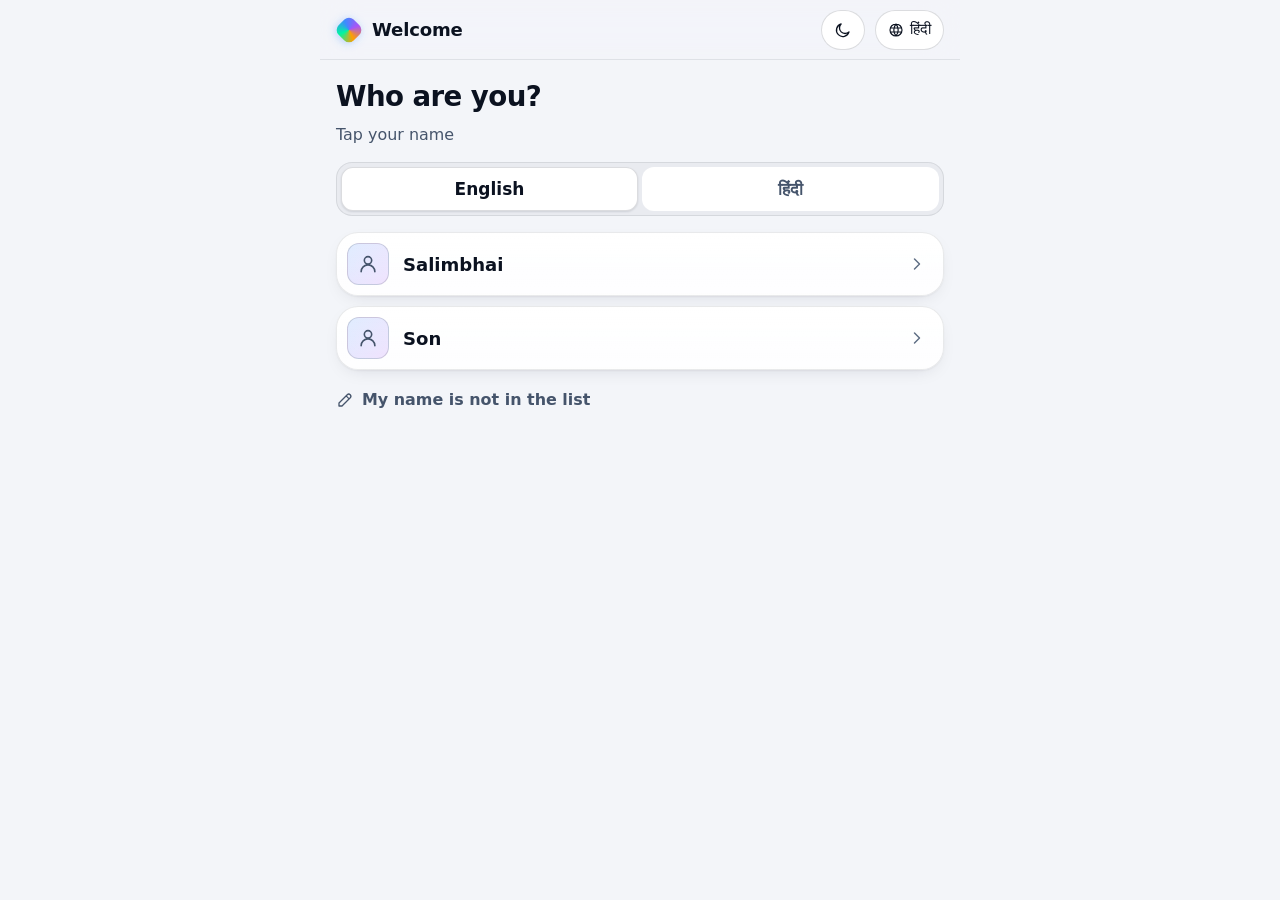
==== app/index.html @ e19ea292 "Prism production tracker: worker app, admin reports, Google Sheet script - Worker app (English/Hindi" ====
<!doctype html>
<html lang="en">
  <head>
    <meta charset="utf-8" />
    <meta name="viewport" content="width=device-width, initial-scale=1, viewport-fit=cover" />
    <meta name="theme-color" content="#0A0F18" />
    <meta name="color-scheme" content="dark light" />
    <meta name="mobile-web-app-capable" content="yes" />
    <meta name="apple-mobile-web-app-capable" content="yes" />
    <meta name="apple-mobile-web-app-status-bar-style" content="default" />
    <meta name="apple-mobile-web-app-title" content="Prism" />
    <title>Prism</title>
    <link rel="manifest" href="manifest.webmanifest" />
    <link rel="icon" type="image/png" href="icons/favicon-64.png" />
    <link rel="apple-touch-icon" href="icons/app-apple-180.png" />
    <script src="js/theme-boot.js"></script>
    <link rel="stylesheet" href="css/app.css" />
  </head>
  <body>
    <div id="app"><main class="content"><p class="sub">Loading…</p></main></div>
    <div id="toast-root" aria-live="polite"></div>
    <noscript>This app needs JavaScript turned on.</noscript>
    <script type="module" src="js/main.js"></script>
  </body>
</html>
---- app/css/app.css ----
/* Prism – dark glass design system.
   Accent colors come from the flow (tone-*) or the product/material (--c). */

:root {
  --bg: #0A0F18;
  --bg-2: #0E1622;
  --card: #111826;
  --glass: linear-gradient(180deg, rgba(255, 255, 255, 0.045), rgba(255, 255, 255, 0.018));
  --fill: rgba(255, 255, 255, 0.04);
  --fill-2: rgba(255, 255, 255, 0.07);
  --line: rgba(255, 255, 255, 0.06);
  --line-2: rgba(255, 255, 255, 0.11);
  --line-3: rgba(255, 255, 255, 0.18);

  --text: #FFFFFF;
  --text-2: #A9B6C9;
  --text-3: #8492A7;
  --ink: #05070B; /* text on a neon fill */
  --on-accent: var(--ink);
  --topbar-bg: rgba(10, 15, 24, 0.72);
  --footer-fade: rgba(10, 15, 24, 0.85);
  --footer-clear: rgba(10, 15, 24, 0);
  --dialog-bg: #121A28;
  --input-bg: rgba(255, 255, 255, 0.03);
  --key-bg: var(--fill);
  --track: rgba(255, 255, 255, 0.06);
  --card-shadow: inset 0 1px 0 rgba(255, 255, 255, 0.04);
  --aurora-2: rgba(61, 139, 255, 0.09);
  --aurora-strength: 13%;
  --danger-fg: #FF8A96;
  --danger-soft-fg: #FFB4BC;
  --danger-line: rgba(255, 92, 108, 0.32);
  --danger-bg: rgba(255, 92, 108, 0.06);
  --warn-fg: #FFD38A;
  --ok-fg: var(--emerald);
  --mark-ring: none;

  --emerald: #00F5A0;
  --amber: #FF9F00;
  --blue: #3D8BFF;
  --violet: #A855F7;
  --red: #FF5C6C;

  --accent: #E2E8F0;

  --r-lg: 22px;
  --r: 16px;
  --r-sm: 12px;
  --tap: 56px;
  --ease: cubic-bezier(.2, .8, .2, 1);
  color-scheme: dark;
}

.tone-green { --accent: var(--emerald); }
.tone-orange { --accent: var(--amber); }
.tone-blue { --accent: var(--blue); }
.tone-purple { --accent: var(--violet); }
.tone-slate { --accent: #E2E8F0; }

* { box-sizing: border-box; -webkit-tap-highlight-color: transparent; }
[hidden] { display: none !important; }

html { font-size: 17px; background: var(--bg); }

body {
  margin: 0;
  min-height: 100vh;
  background: var(--bg);
  color: var(--text);
  font-family: "Inter", "SF Pro Text", system-ui, -apple-system, "Segoe UI", Roboto, "Noto Sans", "Noto Sans Devanagari", "Kohinoor Devanagari", sans-serif;
  font-size: 1rem;
  line-height: 1.5;
  -webkit-font-smoothing: antialiased;
  touch-action: manipulation;
  -webkit-text-size-adjust: 100%;
}

/* Soft aurora behind everything, tinted by the current flow */
body::before {
  content: "";
  position: fixed;
  inset: 0;
  z-index: -1;
  pointer-events: none;
  background:
    radial-gradient(520px 340px at 100% -6%, color-mix(in srgb, var(--accent) var(--aurora-strength), transparent), transparent 70%),
    radial-gradient(460px 380px at -12% 104%, var(--aurora-2), transparent 70%),
    linear-gradient(180deg, var(--bg-2), var(--bg) 40%);
  transition: background 0.4s var(--ease);
}
body:has(#app.tone-green)::before { --accent: var(--emerald); }
body:has(#app.tone-orange)::before { --accent: var(--amber); }
body:has(#app.tone-blue)::before { --accent: var(--blue); }
body:has(#app.tone-purple)::before { --accent: var(--violet); }

button, input, textarea { font: inherit; color: inherit; letter-spacing: inherit; }
/* Hindi: letter-spacing and capitals break the joined Devanagari letters, so turn them off */
html[lang="hi"] body { line-height: 1.6; }
html[lang="hi"] *, html[lang="hi"] *::before, html[lang="hi"] *::after { letter-spacing: 0 !important; text-transform: none !important; }
button { cursor: pointer; background: none; border: none; padding: 0; }
:focus-visible { outline: 2px solid var(--accent); outline-offset: 2px; }
svg.ic { flex: none; display: block; }
.num { font-variant-numeric: tabular-nums; font-feature-settings: "tnum"; }

#app { max-width: 640px; margin: 0 auto; min-height: 100vh; min-height: 100dvh; display: flex; flex-direction: column; }

/* ---------- Top bar ---------- */
.topbar {
  position: sticky; top: 0; z-index: 20;
  display: flex; align-items: center; gap: 10px;
  height: calc(60px + env(safe-area-inset-top));
  padding: env(safe-area-inset-top) 16px 0;
  background: var(--topbar-bg);
  backdrop-filter: blur(18px) saturate(150%);
  -webkit-backdrop-filter: blur(18px) saturate(150%);
  border-bottom: 1px solid var(--line);
}
.icon-btn {
  display: inline-flex; align-items: center; justify-content: center; gap: 6px;
  height: 40px; min-width: 40px; padding: 0 12px;
  border-radius: 999px; border: 1px solid var(--line-2);
  background: var(--fill); color: var(--text);
  font-size: 0.875rem; font-weight: 550; white-space: nowrap;
  transition: background 0.15s, border-color 0.15s, transform 0.1s;
}
.icon-btn:active { transform: scale(0.96); background: var(--fill-2); }
.topbar-back { padding-left: 8px; }
.topbar-flow { flex: 1; min-width: 0; display: flex; align-items: center; gap: 8px; font-size: 0.9375rem; font-weight: 600; overflow: hidden; }
.topbar-flow span { overflow: hidden; text-overflow: ellipsis; white-space: nowrap; }
.dot { width: 8px; height: 8px; border-radius: 50%; background: var(--c, var(--accent)); box-shadow: 0 0 10px var(--c, var(--accent)); flex: none; }
.brand { flex: 1; display: flex; align-items: center; gap: 10px; font-weight: 650; font-size: 1.0625rem; letter-spacing: -0.01em; }
.brand-mark {
  width: 26px; height: 26px; border-radius: 8px; transform: rotate(45deg) scale(0.82);
  background: conic-gradient(from 200deg, #00F5A0, #3D8BFF, #A855F7, #FF9F00, #00F5A0);
  box-shadow: 0 0 18px rgba(61, 139, 255, 0.45);
}

/* ---------- Page ---------- */
.content { flex: 1; padding: 20px 16px 32px; display: flex; flex-direction: column; gap: 16px; animation: enter 0.28s var(--ease); }
.has-footer .content { padding-bottom: 20px; }
@keyframes enter { from { opacity: 0; transform: translateY(6px); } to { opacity: 1; transform: none; } }

.eyebrow { font-size: 0.875rem; font-weight: 500; color: var(--text-2); }
.heading { font-size: 1.625rem; line-height: 1.25; font-weight: 650; letter-spacing: -0.02em; margin: 0; }
.heading-row { display: flex; align-items: center; gap: 12px; }
.heading-row .dot { width: 12px; height: 12px; }
.sub { margin: -8px 0 0; color: var(--text-2); font-size: 0.9375rem; }
.label { font-size: 1rem; font-weight: 600; color: var(--text-2); margin: 6px 0 -6px; }
.hint { color: var(--text-3); font-size: 0.875rem; margin: 0; }
.center { text-align: center; }
.stack { display: flex; flex-direction: column; gap: 10px; }
.row { display: flex; align-items: center; gap: 10px; }
.row-between { display: flex; align-items: center; justify-content: space-between; gap: 10px; flex-wrap: wrap; }
.field { display: flex; flex-direction: column; gap: 8px; }
.empty { padding: 32px 16px; text-align: center; color: var(--text-2); border: 1px dashed var(--line-2); border-radius: var(--r); }

/* ---------- Glass surfaces ---------- */
.glass {
  background: var(--glass);
  border: 1px solid var(--line);
  border-radius: var(--r-lg);
  backdrop-filter: blur(14px);
  -webkit-backdrop-filter: blur(14px);
  box-shadow: var(--card-shadow);
}
.glow { transition: border-color 0.2s var(--ease), box-shadow 0.25s var(--ease), transform 0.12s var(--ease), background 0.2s; }
.glow:hover, .glow:focus-visible, .glow.is-selected {
  border-color: color-mix(in srgb, var(--c, var(--accent)) 55%, transparent);
  box-shadow:
    0 0 0 1px color-mix(in srgb, var(--c, var(--accent)) 22%, transparent),
    0 14px 40px -14px color-mix(in srgb, var(--c, var(--accent)) 60%, transparent),
    inset 0 1px 0 rgba(255, 255, 255, 0.06);
}
.glow:active { transform: scale(0.985); }
.glow.is-selected { background: linear-gradient(180deg, color-mix(in srgb, var(--c, var(--accent)) 12%, transparent), color-mix(in srgb, var(--c, var(--accent)) 4%, transparent)); }

/* ---------- Buttons ---------- */
.btn {
  display: inline-flex; align-items: center; justify-content: center; gap: 10px;
  width: 100%; min-height: var(--tap); padding: 0 18px;
  border-radius: var(--r); border: 1px solid var(--line-2);
  background: var(--fill); color: var(--text);
  font-size: 1rem; font-weight: 600; text-align: center;
  transition: transform 0.1s var(--ease), background 0.15s, box-shadow 0.2s, border-color 0.15s;
}
.btn:hover { border-color: var(--line-3); background: var(--fill-2); }
.btn:active { transform: scale(0.98); }
.btn:disabled { opacity: 0.38; transform: none; cursor: not-allowed; box-shadow: none; }
.btn-primary {
  background: var(--accent); color: var(--on-accent); border-color: transparent; font-weight: 650;
  box-shadow: 0 10px 30px -10px color-mix(in srgb, var(--accent) 70%, transparent), inset 0 1px 0 rgba(255, 255, 255, 0.35);
}
.btn-primary:hover { background: color-mix(in srgb, var(--accent) 88%, white); border-color: transparent; }
.btn-secondary { }
.btn-danger { background: var(--red); color: var(--ink); border-color: transparent; }
.btn-danger-outline { color: var(--danger-fg); border-color: var(--danger-line); background: var(--danger-bg); }
.btn-danger-outline:hover { border-color: rgba(255, 92, 108, 0.55); background: rgba(255, 92, 108, 0.1); }
.btn-big { min-height: 60px; font-size: 1.0625rem; }
.btn-link { color: var(--text-2); font-weight: 550; font-size: 0.9375rem; padding: 8px 0; text-align: left; display: inline-flex; align-items: center; gap: 8px; }
.btn-link:hover { color: var(--text); }
.btn-mini { height: 36px; padding: 0 14px; border-radius: 999px; border: 1px solid var(--line-2); background: var(--fill); font-size: 0.8125rem; font-weight: 600; color: var(--text-2); }
.btn-mini:hover { color: var(--text); }

/* ---------- Home ---------- */
.hello { display: flex; align-items: center; gap: 12px; }
.avatar {
  width: 44px; height: 44px; border-radius: 14px; display: grid; place-items: center; color: var(--text-2);
  background: linear-gradient(135deg, rgba(61, 139, 255, 0.25), rgba(168, 85, 247, 0.25));
  border: 1px solid var(--line-2); font-weight: 650; font-size: 0.9375rem;
}
.hello-text { flex: 1; min-width: 0; }
.hello-name { font-size: 1.25rem; font-weight: 600; overflow: hidden; text-overflow: ellipsis; white-space: nowrap; }

.kpis { display: grid; grid-template-columns: 1fr 1fr; gap: 12px; }
.kpi { padding: 14px 14px 12px; display: flex; flex-direction: column; gap: 4px; min-width: 0; }
.kpi-label { font-size: 0.8125rem; color: var(--text-2); font-weight: 550; display: flex; align-items: center; gap: 6px; }
.kpi-value { font-size: 2.125rem; font-weight: 650; letter-spacing: -0.035em; line-height: 1.05; }
.kpi-foot { display: flex; align-items: flex-end; justify-content: space-between; gap: 8px; margin-top: 4px; }
.kpi-foot .hint { font-size: 0.6875rem; }
.kpis-3 { grid-template-columns: repeat(3, 1fr); gap: 10px; }
.kpis-3 .kpi-value { font-size: 1.75rem; }
.kpis-3 .kpi-label { min-height: 2.6em; align-items: flex-start; line-height: 1.3; }

.actions { display: flex; flex-direction: column; gap: 10px; }
.action {
  --c: var(--a);
  display: grid; grid-template-columns: 48px 1fr 20px; align-items: center; gap: 14px;
  width: 100%; min-height: 92px; padding: 16px; text-align: left; color: var(--text);
}
.action-icon {
  width: 48px; height: 48px; border-radius: 14px; display: grid; place-items: center;
  color: var(--a);
  background: color-mix(in srgb, var(--a) 13%, transparent);
  border: 1px solid color-mix(in srgb, var(--a) 28%, transparent);
}
.action-title { font-size: 1.1875rem; font-weight: 600; }
.action-sub { font-size: 0.9375rem; color: var(--text-2); margin-top: 2px; }
.action .chev { color: var(--text-3); }
.action-badge { display: inline-flex; align-items: center; height: 20px; padding: 0 8px; margin-left: 8px; border-radius: 999px; background: color-mix(in srgb, var(--a) 18%, transparent); color: var(--text); font-size: 0.75rem; font-weight: 650; vertical-align: 2px; }
.duo { display: grid; grid-template-columns: 1fr 1fr; gap: 10px; }

/* ---------- Catalog / pick cards ---------- */
.grid2 { display: grid; grid-template-columns: repeat(2, minmax(0, 1fr)); gap: 12px; }
.grid3 { display: grid; grid-template-columns: repeat(3, minmax(0, 1fr)); gap: 10px; }
@media (min-width: 560px) { .grid2.catalog { grid-template-columns: repeat(3, minmax(0, 1fr)); } }

.pcard { display: flex; flex-direction: column; gap: 10px; padding: 14px; text-align: left; min-height: 150px; color: var(--text); }
.pcard-top { display: flex; align-items: center; gap: 8px; min-height: 14px; }
.pcard-cat { font-size: 0.625rem; font-weight: 650; letter-spacing: 0.1em; text-transform: uppercase; color: var(--text-2); overflow: hidden; text-overflow: ellipsis; white-space: nowrap; }
.pcard-name { font-size: 1rem; font-weight: 600; line-height: 1.25; letter-spacing: -0.01em; }
.pcard-note { font-size: 0.75rem; color: var(--text-3); margin-top: -6px; }
.pcard-foot { margin-top: auto; display: flex; align-items: flex-end; justify-content: space-between; gap: 6px; }
.pcard-stat { font-size: 0.6875rem; color: var(--text-2); line-height: 1.2; }
.pcard-stat b { display: block; font-size: 1rem; color: var(--text); font-weight: 650; }

.mcard { display: flex; flex-direction: column; align-items: center; justify-content: center; gap: 6px; padding: 12px; min-height: 88px; color: var(--text); }
.mcard-code { font-size: 1.625rem; font-weight: 650; line-height: 1; display: flex; align-items: center; gap: 10px; }
.mcard-code .dot { width: 16px; height: 16px; }
.mcard { background: linear-gradient(180deg, color-mix(in srgb, var(--c) 10%, transparent), color-mix(in srgb, var(--c) 3%, transparent)); }
.plist { display: flex; flex-direction: column; gap: 10px; }
.prow { display: grid; grid-template-columns: 8px 1fr 20px; align-items: center; gap: 14px; width: 100%; min-height: 76px; padding: 14px 16px 14px 14px; text-align: left; color: var(--text); }
.prow-stripe { width: 8px; height: 44px; border-radius: 4px; background: var(--c); box-shadow: 0 0 14px color-mix(in srgb, var(--c) 55%, transparent); }
.prow-name { font-size: 1.1875rem; font-weight: 600; line-height: 1.3; }
.prow-note { font-size: 0.875rem; color: var(--text-2); margin-top: 2px; }
.prow .chev { color: var(--text-3); }
.mcard-sub { font-size: 0.6875rem; color: var(--text-3); margin-top: auto; }

.kind { --c: var(--accent); display: grid; grid-template-columns: 52px 1fr 20px; align-items: center; gap: 14px; padding: 18px 16px; text-align: left; color: var(--text); }
.kind .action-icon { --a: var(--accent); width: 52px; height: 52px; }
.kind-sub { font-size: 0.9375rem; color: var(--text-2); }

.input.search { padding-left: 44px; }
.search-wrap { position: relative; }
.search-wrap .ic { position: absolute; left: 14px; top: 50%; transform: translateY(-50%); color: var(--text-3); }

/* ---------- Mini charts ---------- */
.spark { display: block; overflow: visible; }
.comp { display: flex; gap: 2px; height: 6px; border-radius: 3px; overflow: hidden; width: 100%; }
.comp span { display: block; height: 100%; min-width: 3px; }
.bar { position: relative; height: 6px; border-radius: 3px; background: var(--track); overflow: hidden; }
.bar > span { position: absolute; left: 0; top: 0; bottom: 0; border-radius: 3px; background: var(--c); }
.bar-stack { display: flex; gap: 2px; height: 8px; }
.bar-stack > span { height: 100%; border-radius: 4px; }
.bar-stack .hatch { background-image: repeating-linear-gradient(45deg, var(--c) 0 2px, transparent 2px 5px); box-shadow: inset 0 0 0 1px color-mix(in srgb, var(--c) 60%, transparent); }
.legend { display: flex; gap: 14px; flex-wrap: wrap; font-size: 0.75rem; color: var(--text-2); }
.legend i { display: inline-block; width: 14px; height: 8px; border-radius: 3px; margin-right: 6px; vertical-align: 0; background: var(--text-2); }
.legend i.hatch { background-image: repeating-linear-gradient(45deg, var(--text-2) 0 2px, transparent 2px 5px); box-shadow: inset 0 0 0 1px rgba(148, 163, 184, 0.6); background-color: transparent; }

/* ---------- Counter + chips ---------- */
.stepper { display: grid; grid-template-columns: 64px 1fr 64px; align-items: center; gap: 12px; padding: 12px; }
.stepper-btn {
  height: 64px; border-radius: var(--r); display: grid; place-items: center;
  background: var(--fill-2); border: 1px solid var(--line-2); color: var(--accent);
  transition: transform 0.1s, background 0.15s;
}
.stepper-btn:active { transform: scale(0.94); background: color-mix(in srgb, var(--accent) 18%, transparent); }
.stepper-btn:disabled { color: var(--text-3); opacity: 0.5; }
.stepper-value { text-align: center; font-size: 3.25rem; font-weight: 650; letter-spacing: -0.04em; line-height: 1; font-variant-numeric: tabular-nums; }

.chips { display: grid; grid-template-columns: repeat(auto-fit, minmax(44px, 1fr)); gap: 8px; }
.chip {
  height: 54px; border-radius: 14px; border: 1px solid var(--line-2); background: var(--fill);
  font-size: 1rem; font-weight: 600; font-variant-numeric: tabular-nums; color: var(--text);
  transition: background 0.15s, color 0.15s, transform 0.1s;
}
.chip:active { transform: scale(0.95); }
.chip.is-selected { background: var(--accent); color: var(--on-accent); border-color: transparent; box-shadow: 0 6px 20px -8px var(--accent); }

/* ---------- Amount + number pad ---------- */
.amount { display: flex; align-items: baseline; justify-content: center; gap: 10px; padding: 18px 16px 14px; border-color: color-mix(in srgb, var(--accent) 40%, transparent); }
.amount-value { font-size: 3rem; font-weight: 650; letter-spacing: -0.04em; font-variant-numeric: tabular-nums; line-height: 1; }
.amount-value.is-empty { color: var(--text-3); }
.amount-unit { font-size: 1.125rem; font-weight: 550; color: var(--text-2); }
.amount-convert { text-align: center; font-size: 0.875rem; color: var(--text-2); min-height: 1.2em; margin-top: -8px; }
.numpad { display: grid; grid-template-columns: repeat(3, 1fr); gap: 8px; }
.numkey {
  height: 62px; border-radius: 14px; border: 1px solid var(--line); background: var(--key-bg);
  font-size: 1.625rem; font-weight: 550; display: grid; place-items: center; color: var(--text);
  transition: background 0.12s, transform 0.08s;
}
.numkey:active { background: color-mix(in srgb, var(--accent) 16%, transparent); transform: scale(0.96); }
.numkey-back { color: var(--text-2); }
.numpad-pin { max-width: 340px; margin: 8px auto 0; width: 100%; }
.numpad-pin .numkey { height: 64px; border-radius: 50%; width: 64px; justify-self: center; }

/* ---------- Segmented ---------- */
.seg { display: flex; gap: 4px; padding: 4px; border-radius: var(--r); background: var(--fill); border: 1px solid var(--line); flex-wrap: wrap; }
.seg-btn { flex: 1 1 0; min-height: 50px; padding: 6px 10px; border-radius: 12px; font-size: 0.9375rem; font-weight: 600; color: var(--text-2); transition: background 0.15s, color 0.15s; }
.seg-btn.is-selected { background: var(--fill-2); color: var(--text); box-shadow: inset 0 0 0 1px var(--line-3), 0 4px 14px -6px rgba(0, 0, 0, 0.6); }

/* ---------- Raw material list ---------- */
.uses { padding: 6px 16px; }
.uses-row { display: grid; grid-template-columns: 1fr auto; gap: 6px 12px; align-items: center; padding: 12px 0; border-bottom: 1px solid var(--line); font-size: 1.0625rem; }
.uses-row:last-child { border-bottom: none; }
.uses-code { display: flex; align-items: center; gap: 10px; font-weight: 600; }
.uses-code small { font-weight: 500; color: var(--text-3); }
.uses-qty { font-weight: 600; font-variant-numeric: tabular-nums; white-space: nowrap; }
.uses-qty small { color: var(--text-2); font-weight: 500; margin-left: 3px; }
.uses-row .bar { grid-column: 1 / -1; height: 4px; }
.uses-empty { padding: 14px 16px; color: var(--danger-soft-fg); border-color: var(--danger-line); background: var(--danger-bg); font-size: 0.875rem; }

/* ---------- Inputs ---------- */
.input {
  width: 100%; min-height: 52px; padding: 12px 16px; border-radius: 14px;
  border: 1px solid var(--line-2); background: var(--input-bg); color: var(--text); font-size: 1rem;
  transition: border-color 0.15s, box-shadow 0.15s;
}
.input::placeholder { color: var(--text-3); }
.input:focus { outline: none; border-color: color-mix(in srgb, var(--accent) 60%, transparent); box-shadow: 0 0 0 4px color-mix(in srgb, var(--accent) 14%, transparent); }
.input.note { min-height: 84px; resize: vertical; }
.input.mono { font-family: ui-monospace, "SF Mono", Menlo, monospace; font-size: 0.8125rem; }
.type-name { display: flex; flex-direction: column; gap: 10px; }

/* ---------- Who ---------- */
.lang-pick { display: grid; grid-template-columns: 1fr 1fr; gap: 4px; padding: 4px; border-radius: var(--r); background: var(--fill); border: 1px solid var(--line); }
.btn-lang { min-height: 44px; border: none; background: transparent; color: var(--text-2); border-radius: 12px; }
.btn-lang:hover { background: transparent; }
.btn-lang.is-selected { background: var(--fill-2); color: var(--text); box-shadow: inset 0 0 0 1px var(--line-3); }
.person { --c: #E2E8F0; display: flex; align-items: center; gap: 14px; width: 100%; min-height: 64px; padding: 10px 16px 10px 10px; color: var(--text); font-size: 1.0625rem; font-weight: 600; text-align: left; }
.person .avatar { width: 42px; height: 42px; border-radius: 12px; font-size: 0.875rem; }
.person .chev { margin-left: auto; color: var(--text-3); }

/* ---------- Steps ---------- */
.steps { display: flex; align-items: center; gap: 6px; }
.step-dot { width: 26px; height: 4px; border-radius: 2px; background: var(--line-2); transition: background 0.3s; }
.step-dot.on { background: var(--accent); box-shadow: 0 0 10px color-mix(in srgb, var(--accent) 60%, transparent); }
.steps-text { margin-left: 8px; font-size: 0.875rem; font-weight: 600; color: var(--text-2); }

/* ---------- Reasons ---------- */
.reason { --c: var(--amber); display: flex; flex-direction: column; align-items: flex-start; gap: 12px; padding: 14px; min-height: 96px; text-align: left; color: var(--text); font-weight: 600; font-size: 0.9375rem; line-height: 1.25; }
.reason .action-icon { --a: var(--amber); width: 40px; height: 40px; border-radius: 12px; }

/* ---------- Summary + saved ---------- */
.summary { padding: 14px 16px; display: flex; flex-direction: column; gap: 6px; border-color: color-mix(in srgb, var(--accent) 35%, transparent); }
.summary-text { font-weight: 600; font-size: 1.0625rem; display: flex; align-items: center; gap: 10px; }
.summary .uses { padding: 0; }

.saved { display: flex; flex-direction: column; align-items: center; gap: 10px; text-align: center; padding: 18px 0 4px; }
.saved .uses { width: 100%; text-align: left; margin-top: 6px; }
.saved-check {
  width: 96px; height: 96px; border-radius: 50%; display: grid; place-items: center; color: var(--on-accent);
  background: var(--accent);
  box-shadow: 0 0 0 10px color-mix(in srgb, var(--accent) 12%, transparent), 0 0 60px color-mix(in srgb, var(--accent) 55%, transparent);
  animation: pop 0.45s var(--ease);
  margin-bottom: 8px;
}
.saved-title { font-size: 1.75rem; font-weight: 650; letter-spacing: -0.03em; }
.saved-text { font-size: 1.0625rem; color: var(--text-2); }
.saved .entry-badge { align-self: center; }
@keyframes pop { 0% { transform: scale(0.5); opacity: 0; } 70% { transform: scale(1.06); } 100% { transform: scale(1); opacity: 1; } }
.btn-undo { color: var(--text); }

/* ---------- Bottom action bar ---------- */
.actionbar {
  position: sticky; bottom: 0; z-index: 15;
  padding: 12px 16px calc(12px + env(safe-area-inset-bottom));
  background: linear-gradient(180deg, var(--footer-clear), var(--footer-fade) 30%);
  backdrop-filter: blur(14px);
  -webkit-backdrop-filter: blur(14px);
  border-top: 1px solid var(--line);
}
.footer-stack { display: flex; flex-direction: column; gap: 8px; }

/* ---------- Status pills ---------- */
.sync-badge {
  display: flex; align-items: center; justify-content: center; gap: 8px;
  padding: 12px 14px; border-radius: 999px; font-size: 0.875rem; font-weight: 550;
  background: var(--fill); border: 1px solid var(--line); color: var(--text-2);
}
.sync-badge::before { content: ""; width: 7px; height: 7px; border-radius: 50%; background: var(--text-3); flex: none; }
.sync-ok::before { background: var(--emerald); box-shadow: 0 0 8px var(--emerald); }
.sync-sending::before, .sync-waiting::before { background: var(--amber); box-shadow: 0 0 8px var(--amber); animation: blink 1.4s infinite; }
.sync-error { color: var(--danger-soft-fg); border-color: var(--danger-line); }
.sync-error::before { background: var(--red); box-shadow: 0 0 8px var(--red); }
@keyframes blink { 50% { opacity: 0.35; } }
.entry-badge { display: inline-flex; align-items: center; gap: 6px; align-self: flex-start; font-size: 0.8125rem; font-weight: 550; color: var(--text-2); }
.entry-badge::before { content: ""; width: 6px; height: 6px; border-radius: 50%; background: var(--text-3); }
.entry-badge.is-sent::before { background: var(--emerald); box-shadow: 0 0 6px var(--emerald); }
.entry-badge.is-waiting::before { background: var(--amber); box-shadow: 0 0 6px var(--amber); }

/* ---------- Log entries ---------- */
.entry { --c: var(--accent); padding: 14px 16px; display: flex; flex-direction: column; gap: 8px; position: relative; overflow: hidden; }
.entry::before { content: ""; position: absolute; left: 0; top: 14px; bottom: 14px; width: 3px; border-radius: 0 3px 3px 0; background: var(--c); box-shadow: 0 0 12px var(--c); }
.entry-top { display: flex; align-items: center; gap: 8px; font-size: 0.875rem; color: var(--text-2); font-weight: 500; }
.entry-type { display: inline-flex; align-items: center; gap: 6px; color: var(--text); }
.entry-worker { margin-left: auto; }
.entry-text { font-size: 1.125rem; font-weight: 600; line-height: 1.35; }
.entry-reason { font-size: 0.9375rem; color: var(--text-2); display: flex; align-items: center; gap: 6px; }
.entry-lines { font-size: 0.75rem; color: var(--text-3); }
.entry-actions { display: grid; grid-template-columns: 1fr 1fr; gap: 8px; margin-top: 4px; }
.entry-actions .btn { min-height: 50px; font-size: 0.9375rem; border-radius: 12px; }

/* ---------- Report dashboard ---------- */
.report-nav { display: grid; grid-template-columns: 44px 1fr 44px; align-items: center; gap: 8px; padding: 6px; border-radius: 999px; }
.report-nav .icon-btn { width: 44px; height: 44px; padding: 0; }
.report-nav .icon-btn:disabled { opacity: 0.3; }
.report-date { text-align: center; font-weight: 600; font-size: 0.9375rem; }
.report-source { display: flex; align-items: center; justify-content: center; gap: 8px; font-size: 0.75rem; color: var(--text-2); }
.report-source::before { content: ""; width: 6px; height: 6px; border-radius: 50%; background: var(--text-3); }
.report-source.is-sheet::before { background: var(--emerald); box-shadow: 0 0 6px var(--emerald); }
.report-source.is-warn::before { background: var(--amber); }
.panel { padding: 16px; display: flex; flex-direction: column; gap: 12px; }
.panel-title { display: flex; align-items: center; justify-content: space-between; gap: 8px; font-size: 0.9375rem; font-weight: 600; }
.panel-title small { font-size: 0.75rem; color: var(--text-2); font-weight: 500; }
.section-title { display: flex; align-items: baseline; gap: 10px; margin: 10px 0 -4px; font-size: 1.125rem; font-weight: 650; letter-spacing: -0.02em; }
.section-title small { font-size: 0.75rem; font-weight: 550; color: var(--text-2); letter-spacing: 0; }
.rrow { display: grid; grid-template-columns: minmax(0, 1fr) auto; gap: 6px 12px; align-items: center; }
.rrow-name { display: flex; align-items: center; gap: 8px; font-size: 0.875rem; font-weight: 550; min-width: 0; }
.rrow-name span { overflow: hidden; text-overflow: ellipsis; white-space: nowrap; }
.rrow-val { font-size: 0.875rem; font-weight: 600; font-variant-numeric: tabular-nums; text-align: right; white-space: nowrap; }
.rrow-val small { color: var(--text-2); font-weight: 500; }
.rrow > .bar, .rrow > .bar-stack { grid-column: 1 / -1; }
.wrow { display: grid; grid-template-columns: 36px 1fr; gap: 12px; align-items: start; padding: 10px 0; border-bottom: 1px solid var(--line); }
.wrow:last-child { border-bottom: none; padding-bottom: 0; }
.wrow .action-icon { --a: var(--amber); width: 36px; height: 36px; border-radius: 10px; }
.wrow-main { font-size: 0.9375rem; font-weight: 600; }
.wrow-meta { font-size: 0.75rem; color: var(--text-2); margin-top: 2px; }
.pills { display: flex; flex-wrap: wrap; gap: 8px; }
.pill { display: inline-flex; align-items: center; gap: 8px; height: 34px; padding: 0 12px; border-radius: 999px; background: var(--fill); border: 1px solid var(--line); font-size: 0.8125rem; color: var(--text-2); }
.pill b { color: var(--text); font-weight: 650; }
.warn-box { padding: 12px 14px; border-radius: var(--r); background: rgba(255, 159, 0, 0.08); border: 1px solid rgba(255, 159, 0, 0.3); font-size: 0.8125rem; color: var(--warn-fg); }
.warn-box ul { margin: 6px 0 0; padding-left: 18px; }
.mini-table { width: 100%; border-collapse: collapse; font-size: 0.8125rem; }
.mini-table th { text-align: left; color: var(--text-2); font-weight: 600; font-size: 0.8125rem; padding: 0 0 8px; }
.mini-table td { padding: 8px 0; border-top: 1px solid var(--line); }
.mini-table .r { text-align: right; font-variant-numeric: tabular-nums; }

/* ---------- Settings ---------- */
.card { padding: 16px; display: flex; flex-direction: column; gap: 14px; }
.card-title { font-size: 1rem; font-weight: 600; margin: 0; display: flex; align-items: center; gap: 10px; }
.card-title .ic { color: var(--text-2); }
.card p { margin: 0; }
.test-result { font-weight: 550; font-size: 0.875rem; min-height: 1.2em; color: var(--text-2); }
.test-result.is-ok { color: var(--ok-fg); }
.test-result.is-bad { color: var(--danger-fg); }

/* ---------- PIN ---------- */
.pin-dots { display: flex; justify-content: center; gap: 18px; margin: 16px 0 4px; }
.pin-dot { width: 14px; height: 14px; border-radius: 50%; border: 1.5px solid var(--line-3); transition: background 0.15s, box-shadow 0.15s; }
.pin-dot.on { background: var(--text); border-color: var(--text); box-shadow: 0 0 12px rgba(255, 255, 255, 0.5); }
.pin-msg { text-align: center; color: var(--danger-fg); font-weight: 550; font-size: 0.875rem; min-height: 1.3em; }
.shake { animation: shake 0.4s; }
@keyframes shake { 0%, 100% { transform: translateX(0); } 25% { transform: translateX(-10px); } 75% { transform: translateX(10px); } }

/* ---------- Dialog + toast ---------- */
.overlay { position: fixed; inset: 0; z-index: 50; background: rgba(3, 6, 12, 0.6); backdrop-filter: blur(6px); -webkit-backdrop-filter: blur(6px); display: flex; align-items: flex-end; justify-content: center; padding: 16px; animation: fade 0.2s; }
.dialog { width: 100%; max-width: 520px; padding: 22px; display: flex; flex-direction: column; gap: 12px; margin-bottom: env(safe-area-inset-bottom); background: var(--dialog-bg); border: 1px solid var(--line-2); border-radius: 24px; animation: up 0.28s var(--ease); box-shadow: 0 30px 80px -20px rgba(0, 0, 0, 0.8); }
.dialog-title { margin: 0; font-size: 1.25rem; font-weight: 650; letter-spacing: -0.02em; }
.dialog-msg { margin: 0; color: var(--text-2); }
.dialog-warn { margin: 0; color: var(--danger-fg); font-weight: 550; font-size: 0.875rem; }
.dialog-actions { display: flex; flex-direction: column; gap: 8px; margin-top: 6px; }
@keyframes up { from { transform: translateY(24px); opacity: 0; } to { transform: none; opacity: 1; } }
@keyframes fade { from { opacity: 0; } }

#toast-root { position: fixed; left: 0; right: 0; bottom: calc(108px + env(safe-area-inset-bottom)); z-index: 60; display: flex; flex-direction: column; align-items: center; gap: 8px; pointer-events: none; padding: 0 16px; }
.toast { max-width: 520px; display: flex; align-items: center; gap: 10px; background: rgba(22, 30, 46, 0.92); backdrop-filter: blur(16px); -webkit-backdrop-filter: blur(16px); border: 1px solid rgba(255, 255, 255, 0.12); color: #FFFFFF; padding: 12px 16px; border-radius: 14px; font-weight: 550; font-size: 0.875rem; box-shadow: 0 16px 40px -12px rgba(0, 0, 0, 0.7); transition: opacity 0.35s, transform 0.35s; animation: up 0.25s var(--ease); }
.toast-error { border-color: rgba(255, 92, 108, 0.6); color: #FFC2C9; }
.toast-out { opacity: 0; transform: translateY(8px); }

@media (max-width: 360px) {
  .content { padding-left: 12px; padding-right: 12px; }
  .stepper { grid-template-columns: 56px 1fr 56px; }
  .stepper-btn { height: 56px; }
  .kpis-3 .kpi-value { font-size: 1.5rem; }
}

@media (prefers-reduced-motion: reduce) {
  *, *::before { animation: none !important; transition: none !important; }
}

/* ===================== Light theme =====================
   Same layout and chemical colors; only surfaces, text and contrast helpers change. */
:root[data-theme="light"] {
  color-scheme: light;
  --bg: #F3F5F9;
  --bg-2: #E8EDF5;
  --card: #FFFFFF;
  --glass: linear-gradient(180deg, rgba(255, 255, 255, 0.96), rgba(255, 255, 255, 0.86));
  --fill: rgba(15, 23, 42, 0.04);
  --fill-2: rgba(15, 23, 42, 0.07);
  --line: rgba(15, 23, 42, 0.09);
  --line-2: rgba(15, 23, 42, 0.15);
  --line-3: rgba(15, 23, 42, 0.24);
  --text: #0B1220;
  --text-2: #45546B;
  --text-3: #5F6E84;
  --topbar-bg: rgba(243, 245, 249, 0.82);
  --footer-fade: rgba(243, 245, 249, 0.92);
  --footer-clear: rgba(243, 245, 249, 0);
  --dialog-bg: #FFFFFF;
  --input-bg: #FFFFFF;
  --key-bg: #FFFFFF;
  --track: rgba(15, 23, 42, 0.08);
  --card-shadow: 0 1px 2px rgba(15, 23, 42, 0.05), 0 6px 20px -10px rgba(15, 23, 42, 0.18);
  --aurora-2: rgba(61, 139, 255, 0.10);
  --aurora-strength: 16%;
  --danger-fg: #BE123C;
  --danger-soft-fg: #BE123C;
  --danger-line: rgba(225, 29, 72, 0.35);
  --danger-bg: rgba(225, 29, 72, 0.05);
  --warn-fg: #92400E;
  --ok-fg: #047857;
  --mark-ring: inset 0 0 0 1px rgba(15, 23, 42, 0.22);
}
/* light chemical colors (white S1, lemon Y1) need an outline to show on white */
:root[data-theme="light"] .dot { box-shadow: 0 0 0 1.5px rgba(15, 23, 42, 0.28); }
:root[data-theme="light"] .tone-slate { --accent: #1E293B; --on-accent: #FFFFFF; }
:root[data-theme="light"] .btn-primary:hover { background: color-mix(in srgb, var(--accent) 88%, black); }
/* neon used as icon/text color gets a darker shade on white so it stays readable */
:root[data-theme="light"] .action-icon { color: color-mix(in srgb, var(--a) 60%, black); background: color-mix(in srgb, var(--a) 16%, white); border-color: color-mix(in srgb, var(--a) 45%, transparent); }
:root[data-theme="light"] .stepper-btn { color: color-mix(in srgb, var(--accent) 58%, black); background: #FFFFFF; }
:root[data-theme="light"] .stepper-btn:disabled { color: var(--text-3); }
:root[data-theme="light"] .avatar { background: linear-gradient(135deg, rgba(61, 139, 255, 0.16), rgba(168, 85, 247, 0.16)); }
:root[data-theme="light"] .seg-btn.is-selected,
:root[data-theme="light"] .btn-lang.is-selected { background: #FFFFFF; box-shadow: 0 1px 2px rgba(15, 23, 42, 0.12), inset 0 0 0 1px var(--line-2); }
:root[data-theme="light"] .warn-box { background: rgba(255, 159, 0, 0.12); border-color: rgba(217, 119, 6, 0.45); }
:root[data-theme="light"] .pin-dot.on { box-shadow: none; }
:root[data-theme="light"] .saved-check { box-shadow: 0 0 0 10px color-mix(in srgb, var(--accent) 18%, transparent), 0 10px 40px color-mix(in srgb, var(--accent) 45%, transparent); }
:root[data-theme="light"] .bar > span,
:root[data-theme="light"] .bar-stack > span,
:root[data-theme="light"] .comp span,
:root[data-theme="light"] .prow-stripe { box-shadow: var(--mark-ring); }
:root[data-theme="light"] .entry::before { box-shadow: var(--mark-ring); }
:root[data-theme="light"] .mcard { background: linear-gradient(180deg, color-mix(in srgb, var(--c) 14%, white), #FFFFFF); }
:root[data-theme="light"] .sync-ok::before { box-shadow: none; background: #059669; }
:root[data-theme="light"] .sync-sending::before, :root[data-theme="light"] .sync-waiting::before { box-shadow: none; background: #D97706; }
:root[data-theme="light"] .entry-badge.is-sent::before { box-shadow: none; background: #059669; }
:root[data-theme="light"] .entry-badge.is-waiting::before { box-shadow: none; background: #D97706; }
:root[data-theme="light"] .report-source.is-sheet::before { box-shadow: none; background: #059669; }
:root[data-theme="light"] .step-dot.on { box-shadow: none; }
:root[data-theme="light"] .brand-mark { box-shadow: 0 2px 10px rgba(61, 139, 255, 0.35); }
:root[data-theme="light"] .btn:not(.btn-primary):not(.btn-danger):not(.btn-danger-outline),
:root[data-theme="light"] .btn-mini,
:root[data-theme="light"] .icon-btn,
:root[data-theme="light"] .chip:not(.is-selected) { background: #FFFFFF; }
:root[data-theme="light"] .btn-lang:not(.is-selected) { background: transparent; }
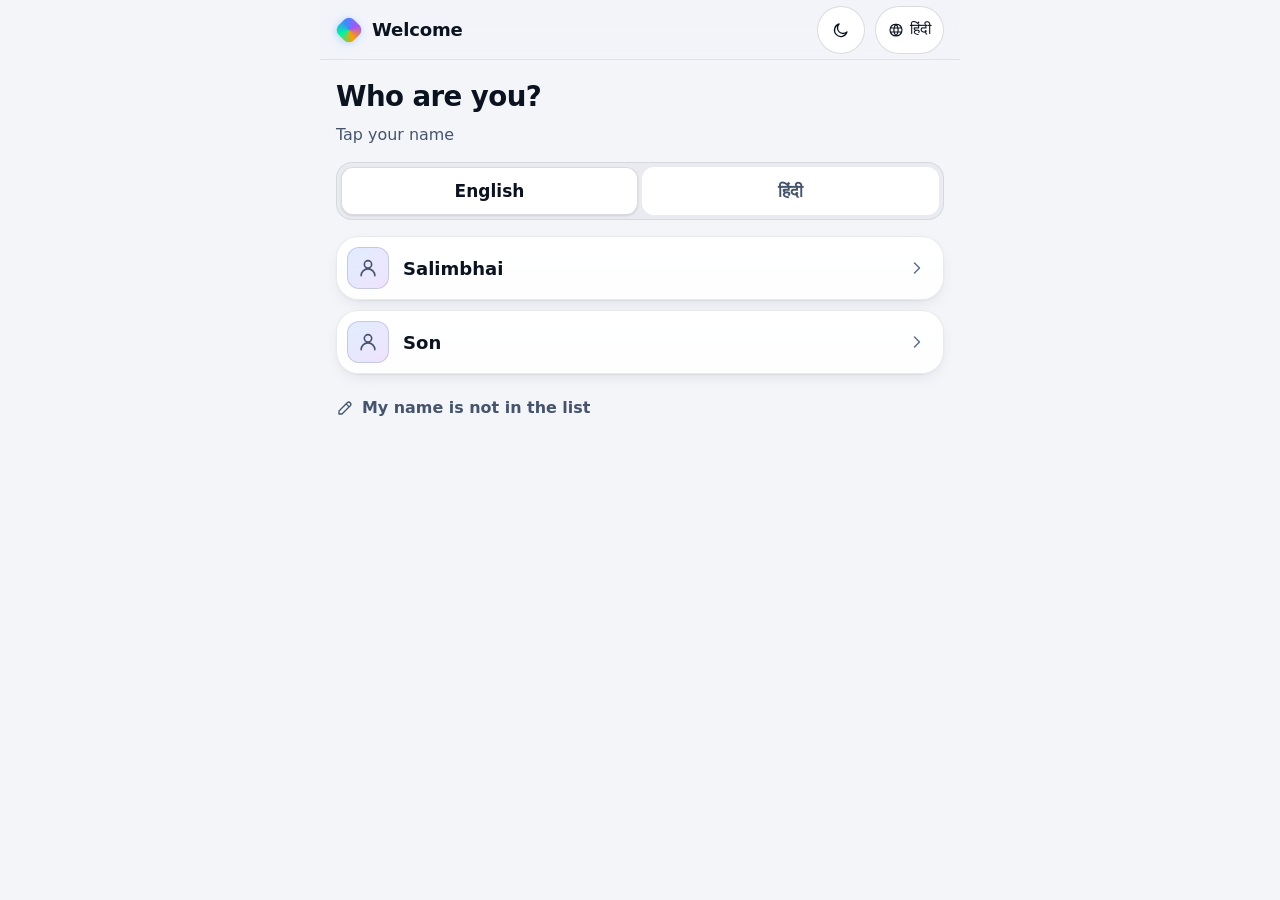
==== commit c3c67fe8: "Recipes screen, weekly backup, background sending, version check Four things, all asked for.  RECIPE" ====
--- a/app/index.html
+++ b/app/index.html
@@ -14,6 +14,7 @@
     <link rel="icon" type="image/png" href="icons/favicon-64.png" />
     <link rel="apple-touch-icon" href="icons/app-apple-180.png" />
     <script src="js/theme-boot.js"></script>
+    <script src="js/outbox.js"></script>
     <link rel="stylesheet" href="css/app.css" />
   </head>
   <body>
--- a/app/css/app.css
+++ b/app/css/app.css
@@ -117,7 +117,7 @@
 }
 .icon-btn {
   display: inline-flex; align-items: center; justify-content: center; gap: 6px;
-  height: 40px; min-width: 40px; padding: 0 12px;
+  height: 48px; min-width: 48px; padding: 0 12px;
   border-radius: 999px; border: 1px solid var(--line-2);
   background: var(--fill); color: var(--text);
   font-size: 0.875rem; font-weight: 550; white-space: nowrap;
@@ -196,9 +196,9 @@
 .btn-danger-outline { color: var(--danger-fg); border-color: var(--danger-line); background: var(--danger-bg); }
 .btn-danger-outline:hover { border-color: rgba(255, 92, 108, 0.55); background: rgba(255, 92, 108, 0.1); }
 .btn-big { min-height: 60px; font-size: 1.0625rem; }
-.btn-link { color: var(--text-2); font-weight: 550; font-size: 0.9375rem; padding: 8px 0; text-align: left; display: inline-flex; align-items: center; gap: 8px; }
+.btn-link { color: var(--text-2); font-weight: 550; font-size: 0.9375rem; min-height: 48px; padding: 8px 0; text-align: left; display: inline-flex; align-items: center; gap: 8px; }
 .btn-link:hover { color: var(--text); }
-.btn-mini { height: 36px; padding: 0 14px; border-radius: 999px; border: 1px solid var(--line-2); background: var(--fill); font-size: 0.8125rem; font-weight: 600; color: var(--text-2); }
+.btn-mini { height: 44px; padding: 0 14px; border-radius: 999px; border: 1px solid var(--line-2); background: var(--fill); font-size: 0.8125rem; font-weight: 600; color: var(--text-2); }
 .btn-mini:hover { color: var(--text); }
 
 /* ---------- Home ---------- */
@@ -282,7 +282,7 @@
 .bar-stack { display: flex; gap: 2px; height: 8px; }
 .bar-stack > span { height: 100%; border-radius: 4px; }
 .bar-stack .hatch { background-image: repeating-linear-gradient(45deg, var(--c) 0 2px, transparent 2px 5px); box-shadow: inset 0 0 0 1px color-mix(in srgb, var(--c) 60%, transparent); }
-.legend { display: flex; gap: 14px; flex-wrap: wrap; font-size: 0.75rem; color: var(--text-2); }
+.legend { display: flex; gap: 14px; flex-wrap: wrap; font-size: 0.8125rem; color: var(--text-2); }
 .legend i { display: inline-block; width: 14px; height: 8px; border-radius: 3px; margin-right: 6px; vertical-align: 0; background: var(--text-2); }
 .legend i.hatch { background-image: repeating-linear-gradient(45deg, var(--text-2) 0 2px, transparent 2px 5px); box-shadow: inset 0 0 0 1px rgba(148, 163, 184, 0.6); background-color: transparent; }
 
@@ -353,7 +353,7 @@
 
 /* ---------- Who ---------- */
 .lang-pick { display: grid; grid-template-columns: 1fr 1fr; gap: 4px; padding: 4px; border-radius: var(--r); background: var(--fill); border: 1px solid var(--line); }
-.btn-lang { min-height: 44px; border: none; background: transparent; color: var(--text-2); border-radius: 12px; }
+.btn-lang { min-height: 48px; border: none; background: transparent; color: var(--text-2); border-radius: 12px; }
 .btn-lang:hover { background: transparent; }
 .btn-lang.is-selected { background: var(--fill-2); color: var(--text); box-shadow: inset 0 0 0 1px var(--line-3); }
 .person { --c: #E2E8F0; display: flex; align-items: center; gap: 14px; width: 100%; min-height: 64px; padding: 10px 16px 10px 10px; color: var(--text); font-size: 1.0625rem; font-weight: 600; text-align: left; }
@@ -432,18 +432,18 @@
 
 /* ---------- Report dashboard ---------- */
 .report-nav { display: grid; grid-template-columns: 44px 1fr 44px; align-items: center; gap: 8px; padding: 6px; border-radius: 999px; }
-.report-nav .icon-btn { width: 44px; height: 44px; padding: 0; }
+.report-nav .icon-btn { width: 48px; height: 48px; padding: 0; }
 .report-nav .icon-btn:disabled { opacity: 0.3; }
 .report-date { text-align: center; font-weight: 600; font-size: 0.9375rem; }
-.report-source { display: flex; align-items: center; justify-content: center; gap: 8px; font-size: 0.75rem; color: var(--text-2); }
+.report-source { display: flex; align-items: center; justify-content: center; gap: 8px; font-size: 0.8125rem; color: var(--text-2); }
 .report-source::before { content: ""; width: 6px; height: 6px; border-radius: 50%; background: var(--text-3); }
 .report-source.is-sheet::before { background: var(--emerald); box-shadow: 0 0 6px var(--emerald); }
 .report-source.is-warn::before { background: var(--amber); }
 .panel { padding: 16px; display: flex; flex-direction: column; gap: 12px; }
 .panel-title { display: flex; align-items: center; justify-content: space-between; gap: 8px; font-size: 0.9375rem; font-weight: 600; }
-.panel-title small { font-size: 0.75rem; color: var(--text-2); font-weight: 500; }
+.panel-title small { font-size: 0.8125rem; color: var(--text-2); font-weight: 500; }
 .section-title { display: flex; align-items: baseline; gap: 10px; margin: 10px 0 -4px; font-size: 1.125rem; font-weight: 650; letter-spacing: -0.02em; }
-.section-title small { font-size: 0.75rem; font-weight: 550; color: var(--text-2); letter-spacing: 0; }
+.section-title small { font-size: 0.8125rem; font-weight: 550; color: var(--text-2); letter-spacing: 0; }
 .rrow { display: grid; grid-template-columns: minmax(0, 1fr) auto; gap: 6px 12px; align-items: center; }
 .rrow-name { display: flex; align-items: center; gap: 8px; font-size: 0.875rem; font-weight: 550; min-width: 0; }
 .rrow-name span { overflow: hidden; text-overflow: ellipsis; white-space: nowrap; }
@@ -454,7 +454,7 @@
 .wrow:last-child { border-bottom: none; padding-bottom: 0; }
 .wrow .action-icon { --a: var(--amber); width: 36px; height: 36px; border-radius: 10px; }
 .wrow-main { font-size: 0.9375rem; font-weight: 600; }
-.wrow-meta { font-size: 0.75rem; color: var(--text-2); margin-top: 2px; }
+.wrow-meta { font-size: 0.8125rem; color: var(--text-2); margin-top: 2px; }
 .pills { display: flex; flex-wrap: wrap; gap: 8px; }
 .pill { display: inline-flex; align-items: center; gap: 8px; height: 34px; padding: 0 12px; border-radius: 999px; background: var(--fill); border: 1px solid var(--line); font-size: 0.8125rem; color: var(--text-2); }
 .pill b { color: var(--text); font-weight: 650; }
@@ -574,3 +574,45 @@
 :root[data-theme="light"] .icon-btn,
 :root[data-theme="light"] .chip:not(.is-selected) { background: #FFFFFF; }
 :root[data-theme="light"] .btn-lang:not(.is-selected) { background: transparent; }
+
+/* ---------- Stock (admin) ---------- */
+.btn-stock { min-height: 60px; font-size: 1.0625rem; }
+.stock-card { --c: var(--accent); display: flex; flex-direction: column; gap: 10px; padding: 14px 16px; text-align: left; color: var(--text); width: 100%; }
+.stock-head { display: flex; align-items: center; gap: 10px; }
+.stock-code { display: flex; align-items: center; gap: 10px; font-size: 1.25rem; font-weight: 650; min-width: 0; }
+.stock-code small { font-size: 0.8125rem; font-weight: 500; color: var(--text-3); overflow: hidden; text-overflow: ellipsis; white-space: nowrap; }
+.stock-left { margin-left: auto; font-size: 1.375rem; font-weight: 650; font-variant-numeric: tabular-nums; white-space: nowrap; }
+.stock-left small { font-size: 0.8125rem; font-weight: 500; color: var(--text-2); }
+.stock-head .chev { color: var(--text-3); display: flex; }
+.stock-head .stock-code + .chev { margin-left: auto; }
+.stock-meta { display: flex; align-items: center; gap: 8px; flex-wrap: wrap; font-size: 0.8125rem; color: var(--text-2); }
+.stock-bar { position: relative; height: 10px; border-radius: 5px; background: var(--track); }
+.stock-fill { position: absolute; left: 0; top: 0; bottom: 0; border-radius: 5px; background: var(--emerald); }
+.stock-bar.is-low .stock-fill { background: var(--red); box-shadow: 0 0 10px color-mix(in srgb, var(--red) 60%, transparent); }
+.stock-mark { position: absolute; top: -4px; bottom: -4px; width: 2px; margin-left: -1px; border-radius: 1px; background: var(--text); opacity: 0.85; }
+.rrow > .stock-bar { grid-column: 1 / -1; height: 8px; }
+.stock-card.is-low, .stock-now.is-low { border-color: var(--danger-line); background: linear-gradient(180deg, var(--danger-bg), transparent); }
+.low-badge { display: inline-flex; align-items: center; gap: 4px; padding: 2px 8px; border-radius: 999px; font-size: 0.75rem; font-weight: 650; color: var(--danger-fg); background: var(--danger-bg); border: 1px solid var(--danger-line); }
+.rrow.is-low .rrow-val { color: var(--danger-fg); }
+.low-box { color: var(--danger-soft-fg); background: var(--danger-bg); border-color: var(--danger-line); font-size: 0.9375rem; }
+.low-box b { display: flex; align-items: center; gap: 6px; }
+.low-box li { margin: 2px 0; }
+.btn-mini-wide { margin-top: 10px; width: 100%; min-height: 46px; }
+.stock-now { display: flex; flex-direction: column; align-items: center; gap: 4px; padding: 14px 16px; text-align: center; }
+.stock-now-val { font-size: 2.25rem; font-weight: 650; letter-spacing: -0.03em; line-height: 1.1; }
+.alert-row { display: grid; grid-template-columns: minmax(0, 1fr) auto auto; gap: 10px; align-items: center; }
+.alert-input { font-size: 1.25rem; font-weight: 600; text-align: right; }
+.alert-unit { color: var(--text-2); font-weight: 550; }
+.center { text-align: center; }
+:root[data-theme="light"] .stock-mark { background: #0B1220; }
+:root[data-theme="light"] .low-box { color: var(--danger-fg); background: rgba(225, 29, 72, 0.07); border-color: var(--danger-line); }
+:root[data-theme="light"] .stock-fill { background: #10B981; }
+
+/* Captions in the report: never under 13px, so they stay readable on a cheap phone. */
+.rrow-name small, .rrow-val small { font-size: 0.8125rem; }
+
+/* Recipes screen: one row per raw material, amount used in a single batch. */
+.recipe-row { grid-template-columns: minmax(0, 1fr) 7.5rem auto; padding: 10px 0; border-bottom: 1px solid var(--line); }
+.recipe-row:last-child { border-bottom: none; }
+.recipe-row .stock-code { font-size: 1.0625rem; font-weight: 600; gap: 8px; }
+.recipe-row .stock-code small { font-size: 0.8125rem; font-weight: 500; color: var(--text-3); overflow: hidden; text-overflow: ellipsis; white-space: nowrap; }
